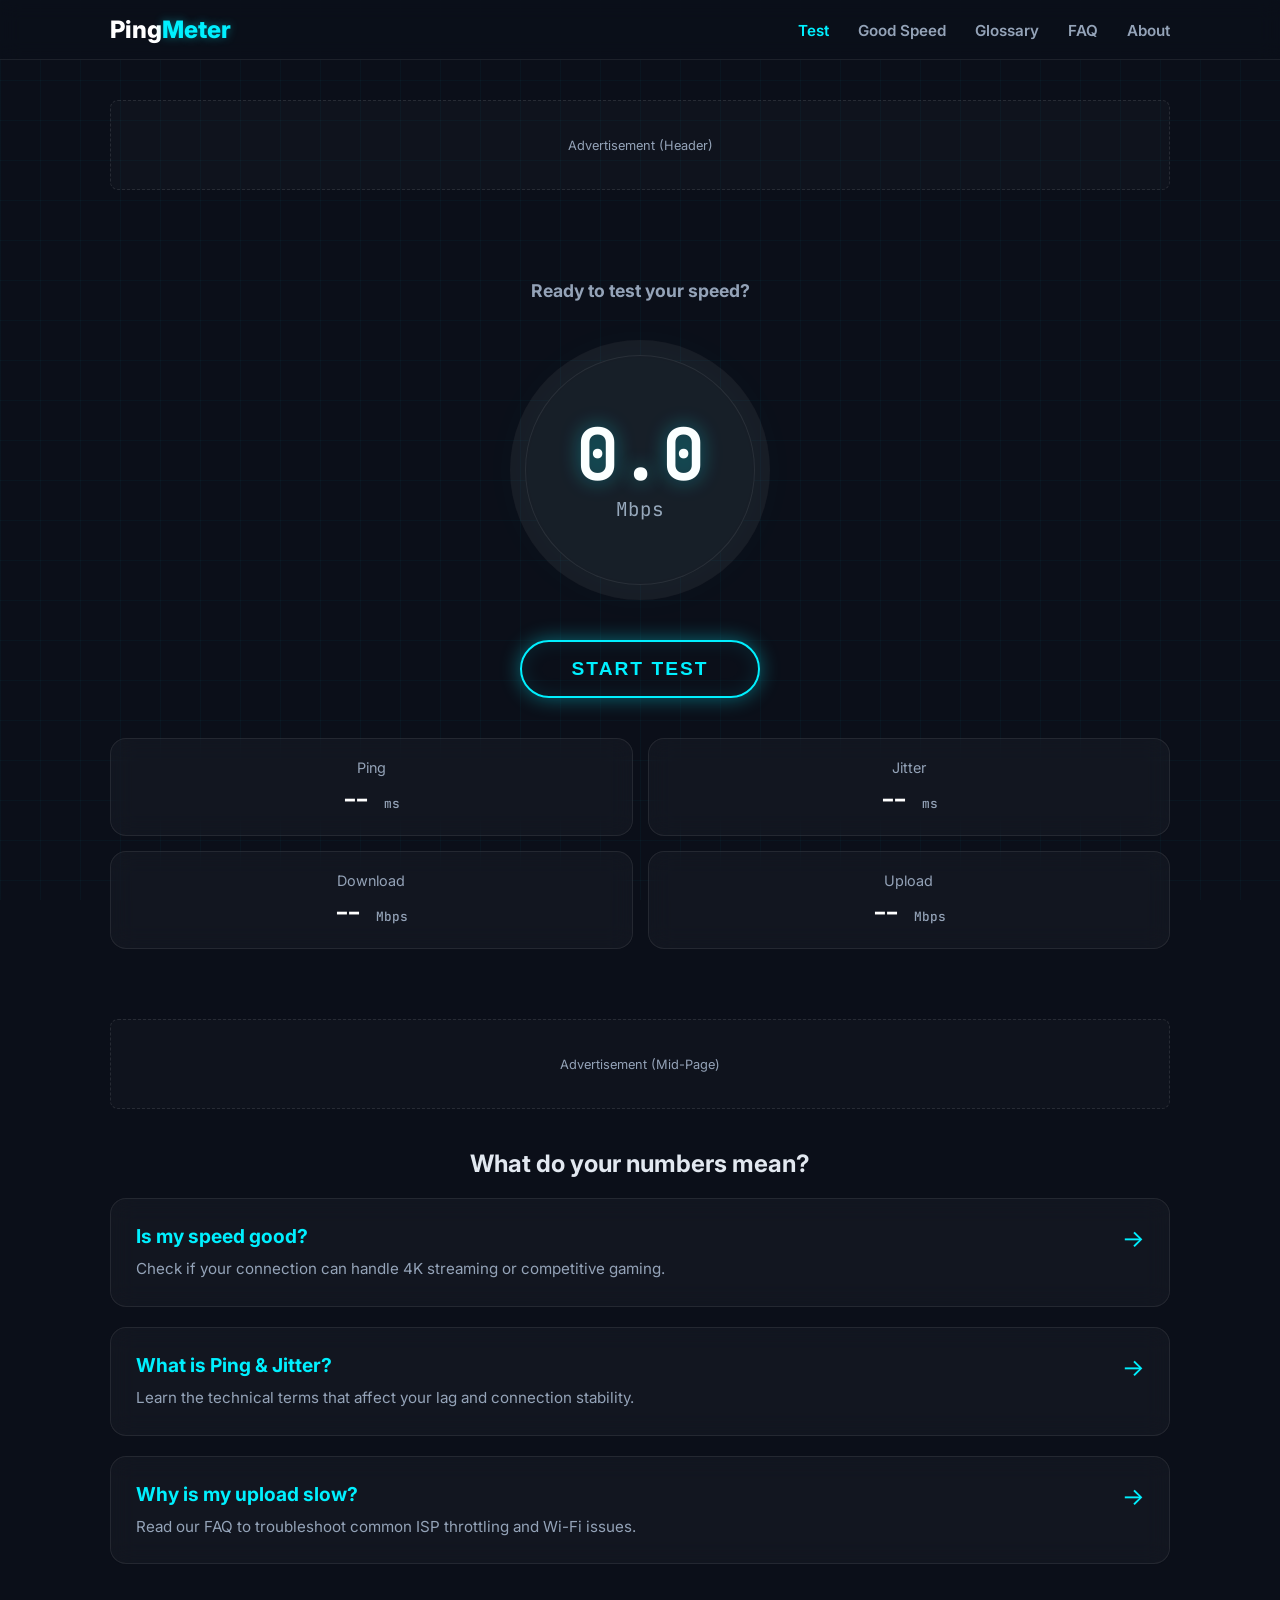
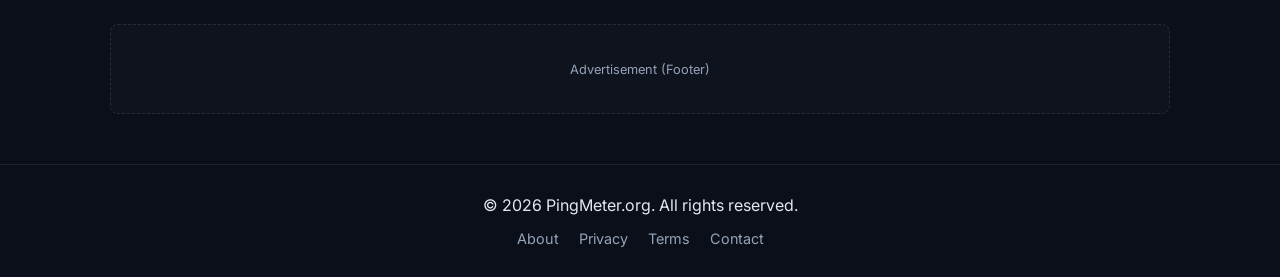
==== index.html @ aba490d4 "PingMeter v1" ====
<!DOCTYPE html>
<html lang="en">
<head>
    <meta charset="UTF-8">
    <meta name="viewport" content="width=device-width, initial-scale=1.0, maximum-scale=1.0, user-scalable=no">
    <title>PingMeter - Free Internet Speed Test</title>
    <meta name="description" content="Test your internet download, upload, ping, and jitter instantly. Free, no-signup speed test by PingMeter.">
    
    <!-- Google Fonts for Tech Vibe -->
    <link rel="preconnect" href="https://fonts.googleapis.com">
    <link rel="preconnect" href="https://fonts.gstatic.com" crossorigin>
    <link href="https://fonts.googleapis.com/css2?family=Inter:wght@400;600;800&family=JetBrains+Mono:wght@500;700&display=swap" rel="stylesheet">
    
    <!-- Link CSS -->
    <link rel="stylesheet" href="css/style.css">
</head>
<body>

    <!-- Tech Grid Background Effect -->
    <div class="grid-bg"></div>

    <!-- HEADER -->
    <header class="glass-header">
        <div class="container header-inner">
            <a href="index.html" class="logo">Ping<span>Meter</span></a>
            <nav id="main-nav">
                <a href="index.html" class="active">Test</a>
                <a href="good-speed.html">Good Speed</a>
                <a href="glossary.html">Glossary</a>
                <a href="faq.html">FAQ</a>
                <a href="about.html">About</a>
            </nav>
            <button class="menu-toggle" onclick="document.getElementById('main-nav').classList.toggle('open')">
                <span></span><span></span><span></span>
            </button>
        </div>
    </header>

    <main class="container">
        
        <!-- AD SLOT 1 -->
        <div class="ad-slot">Advertisement (Header)</div>

        <!-- HERO / TEST SECTION -->
        <section class="test-area">
            <h1 class="status-text" id="status-text">Ready to test your speed?</h1>
            
            <!-- The Gauge -->
            <div class="gauge-container">
                <div class="gauge-ring" id="gauge-ring"></div>
                <div class="gauge-inner">
                    <span class="speed-number" id="speed-number">0.0</span>
                    <span class="speed-unit">Mbps</span>
                </div>
            </div>

            <!-- START BUTTON -->
            <button class="btn-start" id="btn-start">START TEST</button>

            <!-- Secondary Metrics -->
            <div class="metrics-grid">
                <div class="metric-card glass">
                    <span class="metric-label">Ping</span>
                    <span class="metric-value" id="ping-val">-- <small>ms</small></span>
                </div>
                <div class="metric-card glass">
                    <span class="metric-label">Jitter</span>
                    <span class="metric-value" id="jitter-val">-- <small>ms</small></span>
                </div>
                <div class="metric-card glass">
                    <span class="metric-label">Download</span>
                    <span class="metric-value" id="dl-val">-- <small>Mbps</small></span>
                </div>
                <div class="metric-card glass">
                    <span class="metric-label">Upload</span>
                    <span class="metric-value" id="ul-val">-- <small>Mbps</small></span>
                </div>
            </div>
        </section>

        <!-- AD SLOT 2 -->
        <div class="ad-slot">Advertisement (Mid-Page)</div>

        <!-- PIVOT CARDS (Crucial for AdSense pageviews) -->
        <section class="pivot-section">
            <h2 class="section-title">What do your numbers mean?</h2>
            <div class="pivot-grid">
                <a href="good-speed.html" class="pivot-card glass">
                    <h3>Is my speed good?</h3>
                    <p>Check if your connection can handle 4K streaming or competitive gaming.</p>
                    <span class="arrow">→</span>
                </a>
                <a href="glossary.html" class="pivot-card glass">
                    <h3>What is Ping & Jitter?</h3>
                    <p>Learn the technical terms that affect your lag and connection stability.</p>
                    <span class="arrow">→</span>
                </a>
                <a href="faq.html" class="pivot-card glass">
                    <h3>Why is my upload slow?</h3>
                    <p>Read our FAQ to troubleshoot common ISP throttling and Wi-Fi issues.</p>
                    <span class="arrow">→</span>
                </a>
            </div>
        </section>

        <!-- AD SLOT 3 -->
        <div class="ad-slot">Advertisement (Footer)</div>
    </main>

    <!-- FOOTER -->
    <footer class="glass-footer">
        <div class="container footer-inner">
            <p>&copy; 2026 PingMeter.org. All rights reserved.</p>
            <div class="footer-links">
                <a href="about.html">About</a>
                <a href="privacy-policy.html">Privacy</a>
                <a href="terms.html">Terms</a>
                <a href="contact.html">Contact</a>
            </div>
        </div>
    </footer>

    <!-- Link JS -->
    <script src="js/ping.js"></script>
    <script src="js/download.js"></script>
    <script src="js/upload.js"></script>
    <script src="js/app.js"></script>
</body>
</html>
---- css/style.css ----
/* --- VARIABLES & RESET --- */
:root {
    --bg-dark: #0B0F19;
    --bg-card: rgba(255, 255, 255, 0.03);
    --border-glass: rgba(255, 255, 255, 0.08);
    --accent: #00F0FF; /* Neon Cyan */
    --accent-glow: rgba(0, 240, 255, 0.4);
    --text-main: #E2E8F0;
    --text-muted: #94A3B8;
    --font-main: 'Inter', system-ui, sans-serif;
    --font-mono: 'JetBrains Mono', monospace;
}

* { margin: 0; padding: 0; box-sizing: border-box; }

body {
    background-color: var(--bg-dark);
    color: var(--text-main);
    font-family: var(--font-main);
    min-height: 100vh;
    overflow-x: hidden;
    position: relative;
}

/* --- TECH GRID BACKGROUND --- */
.grid-bg {
    position: fixed;
    top: 0; left: 0; width: 100%; height: 100%;
    background-image: 
        linear-gradient(rgba(0, 240, 255, 0.03) 1px, transparent 1px),
        linear-gradient(90deg, rgba(0, 240, 255, 0.03) 1px, transparent 1px);
    background-size: 40px 40px;
    z-index: -1;
    pointer-events: none;
}

.container { max-width: 1100px; margin: 0 auto; padding: 0 20px; }

/* --- GLASSMORPHISM UTILITY --- */
.glass {
    background: var(--bg-card);
    backdrop-filter: blur(12px);
    -webkit-backdrop-filter: blur(12px);
    border: 1px solid var(--border-glass);
    border-radius: 16px;
}

/* --- HEADER --- */
.glass-header {
    background: rgba(11, 15, 25, 0.8);
    backdrop-filter: blur(10px);
    border-bottom: 1px solid var(--border-glass);
    position: sticky; top: 0; z-index: 100;
}
.header-inner { display: flex; justify-content: space-between; align-items: center; padding: 15px 20px; }
.logo { font-weight: 800; font-size: 1.5rem; text-decoration: none; color: #fff; }
.logo span { color: var(--accent); text-shadow: 0 0 10px var(--accent-glow); }

nav a {
    color: var(--text-muted); text-decoration: none; margin-left: 25px;
    font-weight: 600; transition: 0.3s; font-size: 0.95rem;
}
nav a:hover, nav a.active { color: var(--accent); }

.menu-toggle { display: none; background: none; border: none; cursor: pointer; }
.menu-toggle span { display: block; width: 25px; height: 2px; background: #fff; margin: 5px 0; transition: 0.3s; }

/* --- HERO & TEST AREA --- */
.test-area { text-align: center; padding: 50px 0 30px; }
.status-text { color: var(--text-muted); font-size: 1.1rem; margin-bottom: 30px; min-height: 30px; }

.gauge-container {
    width: 260px; height: 260px; margin: 0 auto 40px;
    position: relative; display: flex; align-items: center; justify-content: center;
}
.gauge-ring {
    position: absolute; inset: 0; border-radius: 50%;
    background: conic-gradient(var(--accent) 0%, var(--accent) var(--progress, 0%), rgba(255,255,255,0.05) var(--progress, 0%));
    transition: --progress 0.1s linear;
    filter: drop-shadow(0 0 15px var(--accent-glow));
}
.gauge-inner {
    width: 230px; height: 230px; background: var(--bg-dark); border-radius: 50%;
    display: flex; flex-direction: column; align-items: center; justify-content: center;
    border: 1px solid var(--border-glass);
}
.speed-number {
    font-family: var(--font-mono); font-size: 4.5rem; font-weight: 700; line-height: 1;
    color: #fff; text-shadow: 0 0 20px var(--accent-glow);
}
.speed-unit { color: var(--text-muted); font-family: var(--font-mono); margin-top: 5px; font-size: 1.2rem; }

.btn-start {
    background: transparent; color: var(--accent); font-weight: 800; font-size: 1.2rem;
    padding: 16px 50px; border: 2px solid var(--accent); border-radius: 50px;
    cursor: pointer; text-transform: uppercase; letter-spacing: 2px;
    box-shadow: 0 0 20px var(--accent-glow), inset 0 0 20px rgba(0,240,255,0.1);
    transition: 0.3s;
}
.btn-start:hover { background: rgba(0, 240, 255, 0.1); transform: scale(1.05); }
.btn-start:disabled { opacity: 0.5; cursor: not-allowed; transform: none; }

/* --- METRICS GRID --- */
.metrics-grid { display: grid; grid-template-columns: repeat(2, 1fr); gap: 15px; margin-top: 40px; }
.metric-card { padding: 20px; text-align: center; }
.metric-label { display: block; color: var(--text-muted); font-size: 0.9rem; margin-bottom: 8px; }
.metric-value { font-family: var(--font-mono); font-size: 1.5rem; font-weight: 700; color: #fff; }
.metric-value small { font-size: 0.8rem; color: var(--text-muted); font-weight: 500; }

/* --- AD SLOTS --- */
.ad-slot {
    background: rgba(255,255,255,0.02); border: 1px dashed rgba(255,255,255,0.1);
    height: 90px; display: flex; align-items: center; justify-content: center;
    color: var(--text-muted); font-size: 0.8rem; margin: 40px 0; border-radius: 8px;
}

/* --- PIVOT CARDS --- */
.pivot-section { margin-bottom: 60px; }
.section-title { font-size: 1.5rem; margin-bottom: 20px; text-align: center; }
.pivot-grid { display: grid; grid-template-columns: 1fr; gap: 20px; }
.pivot-card {
    padding: 25px; display: block; text-decoration: none; color: inherit;
    position: relative; transition: 0.3s;
}
.pivot-card:hover { transform: translateY(-5px); border-color: var(--accent); }
.pivot-card h3 { color: var(--accent); margin-bottom: 10px; font-size: 1.2rem; }
.pivot-card p { color: var(--text-muted); font-size: 0.95rem; line-height: 1.5; }
.arrow { position: absolute; top: 25px; right: 25px; font-size: 1.5rem; color: var(--accent); }

/* --- FOOTER --- */
.glass-footer { border-top: 1px solid var(--border-glass); padding: 30px 0; margin-top: 50px; text-align: center; }
.footer-links { margin-top: 15px; display: flex; justify-content: center; gap: 20px; flex-wrap: wrap; }
.footer-links a { color: var(--text-muted); text-decoration: none; font-size: 0.9rem; }
.footer-links a:hover { color: var(--accent); }

/* --- MOBILE RESPONSIVE --- */
@media (max-width: 768px) {
    .menu-toggle { display: block; }
    nav {
        position: absolute; top: 100%; left: 0; width: 100%;
        background: rgba(11, 15, 25, 0.95); backdrop-filter: blur(10px);
        flex-direction: column; padding: 20px; display: none;
        border-bottom: 1px solid var(--border-glass);
    }
    nav.open { display: flex; }
    nav a { margin: 15px 0; font-size: 1.1rem; }
    
    .metrics-grid { grid-template-columns: repeat(2, 1fr); gap: 10px; }
    .speed-number { font-size: 3.5rem; }
    .gauge-container { width: 220px; height: 220px; }
    .gauge-inner { width: 190px; height: 190px; }
}

/* CSS Variable transition hack for conic-gradient */
@property --progress {
    syntax: '<percentage>';
    inherits: false;
    initial-value: 0%;
}
.gauge-ring {
    transition: --progress 0.2s linear;
}

/* --- CONTENT PAGES --- */
.content-page { padding-top: 40px; }

.article-card {
    padding: 40px;
    margin-bottom: 30px;
}
.article-card h1 {
    font-size: 2rem;
    margin-bottom: 15px;
    color: #fff;
}
.article-intro {
    color: var(--text-muted);
    font-size: 1.1rem;
    margin-bottom: 30px;
    line-height: 1.6;
}
.article-card h2 {
    color: var(--accent);
    font-size: 1.3rem;
    margin-top: 30px;
    margin-bottom: 12px;
}
.article-card p {
    color: var(--text-muted);
    line-height: 1.8;
    margin-bottom: 15px;
}
.article-card strong { color: var(--text-main); }

/* Table */
.table-wrapper { overflow-x: auto; margin: 20px 0; }
.speed-table {
    width: 100%;
    border-collapse: collapse;
    font-size: 0.9rem;
}
.speed-table th, .speed-table td {
    padding: 12px 15px;
    text-align: left;
    border-bottom: 1px solid var(--border-glass);
}
.speed-table th {
    color: var(--accent);
    font-weight: 600;
    white-space: nowrap;
}
.speed-table td { color: var(--text-muted); }
.speed-table tr:hover td { color: var(--text-main); }

/* Glossary Items */
.glossary-item {
    padding: 20px 0;
    border-bottom: 1px solid var(--border-glass);
}
.glossary-item:last-child { border-bottom: none; }
.glossary-item h2 { margin-top: 0; }

/* FAQ Items */
.faq-item {
    padding: 20px 0;
    border-bottom: 1px solid var(--border-glass);
}
.faq-item:last-child { border-bottom: none; }
.faq-item h2 { margin-top: 0; font-size: 1.1rem; }

/* Content Lists */
.content-list {
    list-style: none;
    padding: 0;
    margin: 15px 0;
}
.content-list li {
    color: var(--text-muted);
    padding: 8px 0;
    padding-left: 20px;
    position: relative;
}
.content-list li::before {
    content: "→";
    position: absolute;
    left: 0;
    color: var(--accent);
}

/* CTA Box */
.cta-box {
    margin-top: 40px;
    padding: 30px;
    text-align: center;
    background: rgba(0, 240, 255, 0.03);
    border: 1px solid rgba(0, 240, 255, 0.1);
    border-radius: 16px;
}
.cta-box h3 { color: #fff; margin-bottom: 10px; }
.cta-box p { color: var(--text-muted); margin-bottom: 20px; }
.btn-small {
    display: inline-block;
    padding: 12px 30px;
    font-size: 0.9rem;
    text-decoration: none;
}

/* Mobile adjustments for content */
@media (max-width: 768px) {
    .article-card { padding: 25px 20px; }
    .article-card h1 { font-size: 1.5rem; }
    .speed-table { font-size: 0.8rem; }
    .speed-table th, .speed-table td { padding: 8px 10px; }
}

/* --- CONTACT PAGE --- */
.contact-box {
    padding: 30px;
    margin: 20px 0;
}
.contact-item {
    display: flex;
    align-items: flex-start;
    gap: 15px;
    padding: 15px 0;
    border-bottom: 1px solid var(--border-glass);
}
.contact-item:last-child { border-bottom: none; }
.contact-icon { font-size: 1.5rem; }
.contact-item strong { color: #fff; display: block; margin-bottom: 5px; }
.contact-item p { color: var(--text-muted); font-size: 0.9rem; margin: 0; }
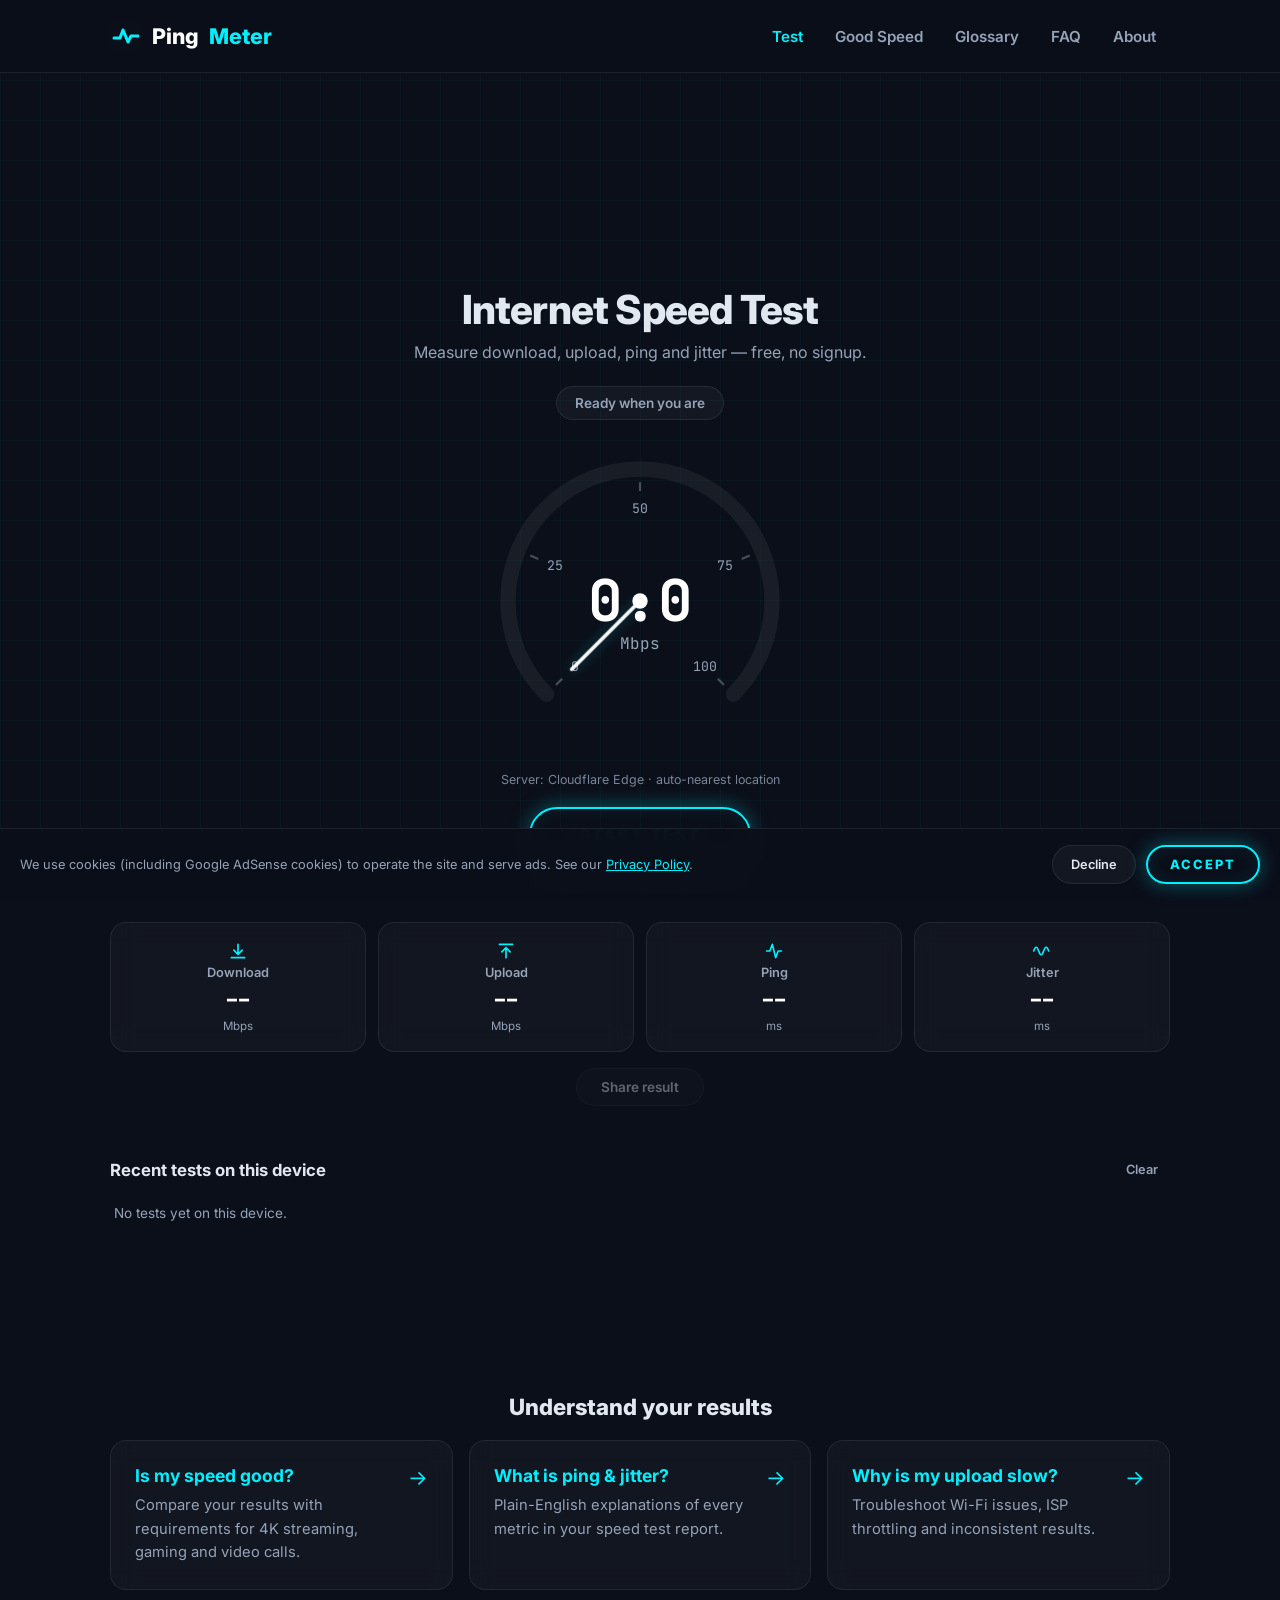
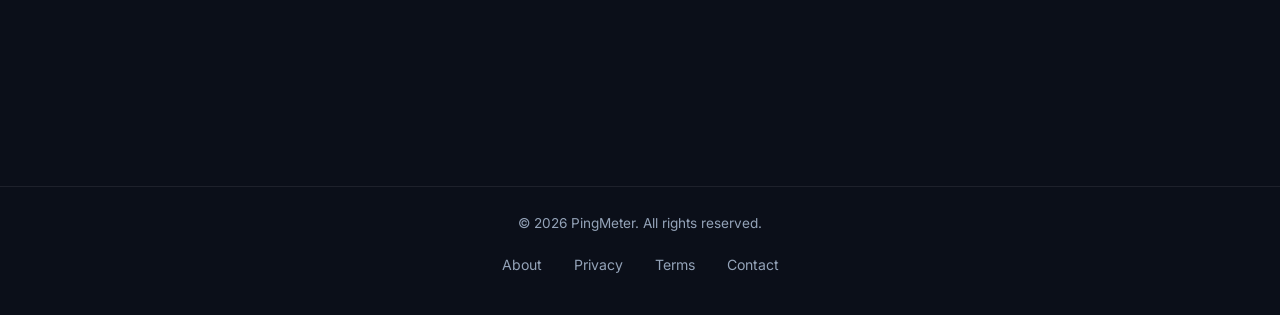
==== commit 733c30a0: "v3: cloudflare edge endpoints + professional UI" ====
--- a/index.html
+++ b/index.html
@@ -2,125 +2,165 @@
 <html lang="en">
 <head>
     <meta charset="UTF-8">
-    <meta name="viewport" content="width=device-width, initial-scale=1.0, maximum-scale=1.0, user-scalable=no">
-    <title>PingMeter - Free Internet Speed Test</title>
-    <meta name="description" content="Test your internet download, upload, ping, and jitter instantly. Free, no-signup speed test by PingMeter.">
-    
-    <!-- Google Fonts for Tech Vibe -->
+    <meta name="viewport" content="width=device-width, initial-scale=1.0">
+    <title>Internet Speed Test - Free Download, Upload & Ping Test | PingMeter</title>
+    <meta name="description" content="Test your internet speed in 15 seconds. Measure download, upload, ping and jitter for free. No signup, no app. Powered by Cloudflare's global edge network.">
+    <link rel="canonical" href="https://pingmeter.pages.dev/">
+    <meta property="og:type" content="website">
+    <meta property="og:title" content="PingMeter - Free Internet Speed Test">
+    <meta property="og:description" content="Measure download, upload, ping and jitter in seconds. No signup required.">
+    <meta property="og:url" content="https://pingmeter.pages.dev/">
+    <meta name="twitter:card" content="summary">
+    <link rel="icon" type="image/svg+xml" href="favicon.svg">
     <link rel="preconnect" href="https://fonts.googleapis.com">
     <link rel="preconnect" href="https://fonts.gstatic.com" crossorigin>
     <link href="https://fonts.googleapis.com/css2?family=Inter:wght@400;600;800&family=JetBrains+Mono:wght@500;700&display=swap" rel="stylesheet">
-    
-    <!-- Link CSS -->
     <link rel="stylesheet" href="css/style.css">
 </head>
 <body>
-
-    <!-- Tech Grid Background Effect -->
     <div class="grid-bg"></div>
 
-    <!-- HEADER -->
     <header class="glass-header">
         <div class="container header-inner">
-            <a href="index.html" class="logo">Ping<span>Meter</span></a>
-            <nav id="main-nav">
-                <a href="index.html" class="active">Test</a>
-                <a href="good-speed.html">Good Speed</a>
-                <a href="glossary.html">Glossary</a>
-                <a href="faq.html">FAQ</a>
-                <a href="about.html">About</a>
+            <a href="./" class="logo" aria-label="PingMeter home">
+                <svg class="logo-mark" viewBox="0 0 64 64" aria-hidden="true"><rect width="64" height="64" rx="14" fill="#0B0F19"/><path d="M8 36h12l6-16 10 24 6-12h14" fill="none" stroke="#00F0FF" stroke-width="6" stroke-linecap="round" stroke-linejoin="round"/></svg>
+                Ping<span>Meter</span>
+            </a>
+            <nav id="main-nav" aria-label="Main navigation">
+                <a href="./" class="active">Test</a>
+                <a href="good-speed">Good Speed</a>
+                <a href="glossary">Glossary</a>
+                <a href="faq">FAQ</a>
+                <a href="about">About</a>
             </nav>
-            <button class="menu-toggle" onclick="document.getElementById('main-nav').classList.toggle('open')">
+            <button class="menu-toggle" aria-label="Toggle menu" onclick="document.getElementById('main-nav').classList.toggle('open')">
                 <span></span><span></span><span></span>
             </button>
         </div>
     </header>
 
     <main class="container">
-        
-        <!-- AD SLOT 1 -->
-        <div class="ad-slot">Advertisement (Header)</div>
+        <div class="ad-slot" aria-hidden="true"></div>
 
-        <!-- HERO / TEST SECTION -->
         <section class="test-area">
-            <h1 class="status-text" id="status-text">Ready to test your speed?</h1>
-            
-            <!-- The Gauge -->
-            <div class="gauge-container">
-                <div class="gauge-ring" id="gauge-ring"></div>
-                <div class="gauge-inner">
+            <h1>Internet Speed Test</h1>
+            <p class="subtitle">Measure download, upload, ping and jitter — free, no signup.</p>
+
+            <p class="status-pill" id="status-text" role="status" aria-live="polite">Ready when you are</p>
+
+            <div class="gauge-wrap">
+                <svg viewBox="0 0 300 300" class="gauge-svg" role="img" aria-label="Speed gauge">
+                    <defs>
+                        <linearGradient id="gaugeGrad" x1="0" y1="0" x2="1" y2="1">
+                            <stop offset="0%" stop-color="#00F0FF"/>
+                            <stop offset="100%" stop-color="#3B82F6"/>
+                        </linearGradient>
+                    </defs>
+                    <path class="gauge-track" d="M 65.147 234.853 A 120 120 0 1 1 234.853 234.853"/>
+                    <path class="gauge-fill" id="gauge-fill" d="M 65.147 234.853 A 120 120 0 1 1 234.853 234.853"/>
+                    <g id="gauge-ticks"></g>
+                    <g id="gauge-needle" transform="rotate(135 150 150)">
+                        <line x1="150" y1="150" x2="238" y2="150"/>
+                    </g>
+                    <circle cx="150" cy="150" r="7" class="gauge-hub"/>
+                </svg>
+                <div class="gauge-center">
                     <span class="speed-number" id="speed-number">0.0</span>
                     <span class="speed-unit">Mbps</span>
                 </div>
             </div>
 
-            <!-- START BUTTON -->
+            <p class="server-line">Server: Cloudflare Edge · auto-nearest location</p>
+
             <button class="btn-start" id="btn-start">START TEST</button>
+            <p class="data-note">Uses approx. 10–40 MB of data per test</p>
 
-            <!-- Secondary Metrics -->
             <div class="metrics-grid">
                 <div class="metric-card glass">
-                    <span class="metric-label">Ping</span>
-                    <span class="metric-value" id="ping-val">-- <small>ms</small></span>
+                    <svg class="m-icon" viewBox="0 0 24 24" aria-hidden="true"><path d="M12 4v12m0 0l-5-5m5 5l5-5M4 20h16" fill="none" stroke="currentColor" stroke-width="2" stroke-linecap="round" stroke-linejoin="round"/></svg>
+                    <span class="metric-label">Download</span>
+                    <span class="metric-value" id="dl-val">--</span>
+                    <small class="m-unit">Mbps</small>
                 </div>
                 <div class="metric-card glass">
-                    <span class="metric-label">Jitter</span>
-                    <span class="metric-value" id="jitter-val">-- <small>ms</small></span>
+                    <svg class="m-icon" viewBox="0 0 24 24" aria-hidden="true"><path d="M12 20V8m0 0l-5 5m5-5l5 5M4 4h16" fill="none" stroke="currentColor" stroke-width="2" stroke-linecap="round" stroke-linejoin="round"/></svg>
+                    <span class="metric-label">Upload</span>
+                    <span class="metric-value" id="ul-val">--</span>
+                    <small class="m-unit">Mbps</small>
                 </div>
                 <div class="metric-card glass">
-                    <span class="metric-label">Download</span>
-                    <span class="metric-value" id="dl-val">-- <small>Mbps</small></span>
+                    <svg class="m-icon" viewBox="0 0 24 24" aria-hidden="true"><path d="M3 12h4l3-8 4 16 3-8h4" fill="none" stroke="currentColor" stroke-width="2" stroke-linecap="round" stroke-linejoin="round"/></svg>
+                    <span class="metric-label">Ping</span>
+                    <span class="metric-value" id="ping-val">--</span>
+                    <small class="m-unit">ms</small>
                 </div>
                 <div class="metric-card glass">
-                    <span class="metric-label">Upload</span>
-                    <span class="metric-value" id="ul-val">-- <small>Mbps</small></span>
+                    <svg class="m-icon" viewBox="0 0 24 24" aria-hidden="true"><path d="M2 12c2-6 4-6 6 0s4 6 6 0 4-6 6 0" fill="none" stroke="currentColor" stroke-width="2" stroke-linecap="round"/></svg>
+                    <span class="metric-label">Jitter</span>
+                    <span class="metric-value" id="jitter-val">--</span>
+                    <small class="m-unit">ms</small>
                 </div>
+            </div>
+
+            <div class="actions-row">
+                <button class="btn-secondary" id="btn-share" disabled>Share result</button>
             </div>
         </section>
 
-        <!-- AD SLOT 2 -->
-        <div class="ad-slot">Advertisement (Mid-Page)</div>
+        <section class="history-section">
+            <div class="history-head">
+                <h2>Recent tests on this device</h2>
+                <button class="btn-ghost" id="btn-clear-history">Clear</button>
+            </div>
+            <div id="history-list" class="history-list"></div>
+        </section>
 
-        <!-- PIVOT CARDS (Crucial for AdSense pageviews) -->
+        <div class="ad-slot" aria-hidden="true"></div>
+
         <section class="pivot-section">
-            <h2 class="section-title">What do your numbers mean?</h2>
+            <h2 class="section-title">Understand your results</h2>
             <div class="pivot-grid">
-                <a href="good-speed.html" class="pivot-card glass">
+                <a href="good-speed" class="pivot-card glass">
                     <h3>Is my speed good?</h3>
-                    <p>Check if your connection can handle 4K streaming or competitive gaming.</p>
-                    <span class="arrow">→</span>
+                    <p>Compare your results with requirements for 4K streaming, gaming and video calls.</p>
+                    <span class="arrow" aria-hidden="true">→</span>
                 </a>
-                <a href="glossary.html" class="pivot-card glass">
-                    <h3>What is Ping & Jitter?</h3>
-                    <p>Learn the technical terms that affect your lag and connection stability.</p>
-                    <span class="arrow">→</span>
+                <a href="glossary" class="pivot-card glass">
+                    <h3>What is ping &amp; jitter?</h3>
+                    <p>Plain-English explanations of every metric in your speed test report.</p>
+                    <span class="arrow" aria-hidden="true">→</span>
                 </a>
-                <a href="faq.html" class="pivot-card glass">
+                <a href="faq" class="pivot-card glass">
                     <h3>Why is my upload slow?</h3>
-                    <p>Read our FAQ to troubleshoot common ISP throttling and Wi-Fi issues.</p>
-                    <span class="arrow">→</span>
+                    <p>Troubleshoot Wi-Fi issues, ISP throttling and inconsistent results.</p>
+                    <span class="arrow" aria-hidden="true">→</span>
                 </a>
             </div>
         </section>
 
-        <!-- AD SLOT 3 -->
-        <div class="ad-slot">Advertisement (Footer)</div>
+        <div class="ad-slot" aria-hidden="true"></div>
     </main>
 
-    <!-- FOOTER -->
     <footer class="glass-footer">
         <div class="container footer-inner">
-            <p>&copy; 2026 PingMeter.org. All rights reserved.</p>
+            <p>&copy; 2026 PingMeter. All rights reserved.</p>
             <div class="footer-links">
-                <a href="about.html">About</a>
-                <a href="privacy-policy.html">Privacy</a>
-                <a href="terms.html">Terms</a>
-                <a href="contact.html">Contact</a>
+                <a href="about">About</a>
+                <a href="privacy-policy">Privacy</a>
+                <a href="terms">Terms</a>
+                <a href="contact">Contact</a>
             </div>
         </div>
     </footer>
 
-    <!-- Link JS -->
+    <div class="consent-bar" id="consent-bar" role="dialog" aria-label="Cookie consent">
+        <p>We use cookies (including Google AdSense cookies) to operate the site and serve ads. See our <a href="privacy-policy">Privacy Policy</a>.</p>
+        <div class="consent-actions">
+            <button class="btn-secondary" id="consent-decline">Decline</button>
+            <button class="btn-start btn-small" id="consent-accept">Accept</button>
+        </div>
+    </div>
+
     <script src="js/ping.js"></script>
     <script src="js/download.js"></script>
     <script src="js/upload.js"></script>
--- a/css/style.css
+++ b/css/style.css
@@ -1,17 +1,22 @@
-/* --- VARIABLES & RESET --- */
 :root {
     --bg-dark: #0B0F19;
     --bg-card: rgba(255, 255, 255, 0.03);
     --border-glass: rgba(255, 255, 255, 0.08);
-    --accent: #00F0FF; /* Neon Cyan */
-    --accent-glow: rgba(0, 240, 255, 0.4);
+    --accent: #00F0FF;
+    --accent-2: #3B82F6;
+    --accent-glow: rgba(0, 240, 255, 0.35);
     --text-main: #E2E8F0;
     --text-muted: #94A3B8;
+    --danger: #EF4444;
+    --success: #22C55E;
     --font-main: 'Inter', system-ui, sans-serif;
     --font-mono: 'JetBrains Mono', monospace;
+    --radius: 16px;
 }
 
 * { margin: 0; padding: 0; box-sizing: border-box; }
+
+html { scroll-behavior: smooth; }
 
 body {
     background-color: var(--bg-dark);
@@ -19,14 +24,11 @@
     font-family: var(--font-main);
     min-height: 100vh;
     overflow-x: hidden;
-    position: relative;
-}
-
-/* --- TECH GRID BACKGROUND --- */
+}
+
 .grid-bg {
-    position: fixed;
-    top: 0; left: 0; width: 100%; height: 100%;
-    background-image: 
+    position: fixed; inset: 0;
+    background-image:
         linear-gradient(rgba(0, 240, 255, 0.03) 1px, transparent 1px),
         linear-gradient(90deg, rgba(0, 240, 255, 0.03) 1px, transparent 1px);
     background-size: 40px 40px;
@@ -36,256 +38,248 @@
 
 .container { max-width: 1100px; margin: 0 auto; padding: 0 20px; }
 
-/* --- GLASSMORPHISM UTILITY --- */
 .glass {
     background: var(--bg-card);
     backdrop-filter: blur(12px);
     -webkit-backdrop-filter: blur(12px);
     border: 1px solid var(--border-glass);
-    border-radius: 16px;
-}
-
-/* --- HEADER --- */
+    border-radius: var(--radius);
+}
+
+a, button { font-family: inherit; }
+:focus-visible { outline: 2px solid var(--accent); outline-offset: 3px; border-radius: 4px; }
+
+/* ---------- HEADER ---------- */
 .glass-header {
-    background: rgba(11, 15, 25, 0.8);
+    background: rgba(11, 15, 25, 0.85);
     backdrop-filter: blur(10px);
     border-bottom: 1px solid var(--border-glass);
     position: sticky; top: 0; z-index: 100;
 }
-.header-inner { display: flex; justify-content: space-between; align-items: center; padding: 15px 20px; }
-.logo { font-weight: 800; font-size: 1.5rem; text-decoration: none; color: #fff; }
-.logo span { color: var(--accent); text-shadow: 0 0 10px var(--accent-glow); }
-
+.header-inner { display: flex; justify-content: space-between; align-items: center; padding: 12px 20px; }
+.logo {
+    display: flex; align-items: center; gap: 10px;
+    font-weight: 800; font-size: 1.35rem; text-decoration: none; color: #fff;
+}
+.logo-mark { width: 32px; height: 32px; border-radius: 8px; }
+.logo span { color: var(--accent); }
+
+nav { display: flex; gap: 4px; }
 nav a {
-    color: var(--text-muted); text-decoration: none; margin-left: 25px;
-    font-weight: 600; transition: 0.3s; font-size: 0.95rem;
-}
-nav a:hover, nav a.active { color: var(--accent); }
-
-.menu-toggle { display: none; background: none; border: none; cursor: pointer; }
-.menu-toggle span { display: block; width: 25px; height: 2px; background: #fff; margin: 5px 0; transition: 0.3s; }
-
-/* --- HERO & TEST AREA --- */
-.test-area { text-align: center; padding: 50px 0 30px; }
-.status-text { color: var(--text-muted); font-size: 1.1rem; margin-bottom: 30px; min-height: 30px; }
-
-.gauge-container {
-    width: 260px; height: 260px; margin: 0 auto 40px;
-    position: relative; display: flex; align-items: center; justify-content: center;
-}
-.gauge-ring {
-    position: absolute; inset: 0; border-radius: 50%;
-    background: conic-gradient(var(--accent) 0%, var(--accent) var(--progress, 0%), rgba(255,255,255,0.05) var(--progress, 0%));
-    transition: --progress 0.1s linear;
-    filter: drop-shadow(0 0 15px var(--accent-glow));
-}
-.gauge-inner {
-    width: 230px; height: 230px; background: var(--bg-dark); border-radius: 50%;
+    color: var(--text-muted); text-decoration: none;
+    font-weight: 600; font-size: 0.95rem;
+    padding: 12px 14px; min-height: 48px;
+    display: inline-flex; align-items: center;
+    border-radius: 10px; transition: color .2s, background .2s;
+}
+nav a:hover { color: var(--text-main); background: rgba(255,255,255,0.04); }
+nav a.active { color: var(--accent); }
+
+.menu-toggle { display: none; background: none; border: none; cursor: pointer; padding: 12px; min-height: 48px; }
+.menu-toggle span { display: block; width: 22px; height: 2px; background: #fff; margin: 5px 0; border-radius: 2px; }
+
+/* ---------- TEST AREA ---------- */
+.test-area { text-align: center; padding: 48px 0 8px; }
+.test-area h1 { font-size: 2rem; font-weight: 800; letter-spacing: -0.02em; }
+.subtitle { color: var(--text-muted); margin-top: 8px; font-size: 1rem; }
+
+.status-pill {
+    display: inline-block; margin: 24px auto 8px;
+    padding: 8px 18px; border-radius: 999px;
+    background: rgba(255,255,255,0.04);
+    border: 1px solid var(--border-glass);
+    color: var(--text-muted); font-size: 0.85rem; font-weight: 600;
+    min-height: 34px;
+}
+.status-pill.ok { color: var(--success); border-color: rgba(34,197,94,0.35); }
+.status-pill.error { color: var(--danger); border-color: rgba(239,68,68,0.35); }
+
+/* Gauge */
+.gauge-wrap { position: relative; width: min(330px, 86vw); margin: 8px auto 4px; }
+.gauge-svg { width: 100%; display: block; }
+.gauge-track { fill: none; stroke: rgba(255,255,255,0.06); stroke-width: 14; stroke-linecap: round; }
+.gauge-fill {
+    fill: none; stroke: url(#gaugeGrad); stroke-width: 14; stroke-linecap: round;
+    transition: stroke-dashoffset 0.15s linear;
+    filter: drop-shadow(0 0 8px var(--accent-glow));
+}
+.gauge-tick { stroke: rgba(255,255,255,0.25); stroke-width: 2; }
+.gauge-tick-label { fill: var(--text-muted); font-size: 12px; font-family: var(--font-mono); text-anchor: middle; }
+#gauge-needle line { stroke: #fff; stroke-width: 3; stroke-linecap: round; filter: drop-shadow(0 0 6px var(--accent-glow)); }
+.gauge-hub { fill: #fff; }
+
+.gauge-center {
+    position: absolute; inset: 0;
     display: flex; flex-direction: column; align-items: center; justify-content: center;
-    border: 1px solid var(--border-glass);
+    padding-top: 24px; pointer-events: none;
 }
 .speed-number {
-    font-family: var(--font-mono); font-size: 4.5rem; font-weight: 700; line-height: 1;
-    color: #fff; text-shadow: 0 0 20px var(--accent-glow);
-}
-.speed-unit { color: var(--text-muted); font-family: var(--font-mono); margin-top: 5px; font-size: 1.2rem; }
+    font-family: var(--font-mono); font-size: 3.6rem; font-weight: 700;
+    line-height: 1; color: #fff; font-variant-numeric: tabular-nums;
+}
+.speed-unit { color: var(--text-muted); font-family: var(--font-mono); font-size: 1rem; margin-top: 4px; }
+
+.server-line { color: var(--text-muted); font-size: 0.78rem; margin-top: 6px; opacity: 0.8; }
 
 .btn-start {
-    background: transparent; color: var(--accent); font-weight: 800; font-size: 1.2rem;
-    padding: 16px 50px; border: 2px solid var(--accent); border-radius: 50px;
+    margin-top: 20px;
+    background: transparent; color: var(--accent);
+    font-weight: 800; font-size: 1.05rem;
+    padding: 16px 48px; border: 2px solid var(--accent); border-radius: 999px;
     cursor: pointer; text-transform: uppercase; letter-spacing: 2px;
-    box-shadow: 0 0 20px var(--accent-glow), inset 0 0 20px rgba(0,240,255,0.1);
-    transition: 0.3s;
-}
-.btn-start:hover { background: rgba(0, 240, 255, 0.1); transform: scale(1.05); }
-.btn-start:disabled { opacity: 0.5; cursor: not-allowed; transform: none; }
-
-/* --- METRICS GRID --- */
-.metrics-grid { display: grid; grid-template-columns: repeat(2, 1fr); gap: 15px; margin-top: 40px; }
-.metric-card { padding: 20px; text-align: center; }
-.metric-label { display: block; color: var(--text-muted); font-size: 0.9rem; margin-bottom: 8px; }
-.metric-value { font-family: var(--font-mono); font-size: 1.5rem; font-weight: 700; color: #fff; }
-.metric-value small { font-size: 0.8rem; color: var(--text-muted); font-weight: 500; }
-
-/* --- AD SLOTS --- */
-.ad-slot {
-    background: rgba(255,255,255,0.02); border: 1px dashed rgba(255,255,255,0.1);
-    height: 90px; display: flex; align-items: center; justify-content: center;
-    color: var(--text-muted); font-size: 0.8rem; margin: 40px 0; border-radius: 8px;
-}
-
-/* --- PIVOT CARDS --- */
-.pivot-section { margin-bottom: 60px; }
-.section-title { font-size: 1.5rem; margin-bottom: 20px; text-align: center; }
-.pivot-grid { display: grid; grid-template-columns: 1fr; gap: 20px; }
-.pivot-card {
-    padding: 25px; display: block; text-decoration: none; color: inherit;
-    position: relative; transition: 0.3s;
-}
-.pivot-card:hover { transform: translateY(-5px); border-color: var(--accent); }
-.pivot-card h3 { color: var(--accent); margin-bottom: 10px; font-size: 1.2rem; }
-.pivot-card p { color: var(--text-muted); font-size: 0.95rem; line-height: 1.5; }
-.arrow { position: absolute; top: 25px; right: 25px; font-size: 1.5rem; color: var(--accent); }
-
-/* --- FOOTER --- */
-.glass-footer { border-top: 1px solid var(--border-glass); padding: 30px 0; margin-top: 50px; text-align: center; }
-.footer-links { margin-top: 15px; display: flex; justify-content: center; gap: 20px; flex-wrap: wrap; }
-.footer-links a { color: var(--text-muted); text-decoration: none; font-size: 0.9rem; }
+    box-shadow: 0 0 20px var(--accent-glow), inset 0 0 18px rgba(0,240,255,0.08);
+    transition: transform .15s, background .2s, opacity .2s;
+}
+.btn-start:hover:not(:disabled) { background: rgba(0, 240, 255, 0.08); transform: translateY(-1px); }
+.btn-start:active:not(:disabled) { transform: translateY(1px); }
+.btn-start:disabled { opacity: 0.45; cursor: not-allowed; box-shadow: none; }
+
+.data-note { color: var(--text-muted); font-size: 0.75rem; margin-top: 12px; opacity: 0.75; }
+
+/* Metrics */
+.metrics-grid {
+    display: grid; grid-template-columns: repeat(2, 1fr);
+    gap: 12px; margin-top: 32px;
+}
+.metric-card { padding: 18px 12px; display: flex; flex-direction: column; align-items: center; gap: 4px; }
+.m-icon { width: 20px; height: 20px; color: var(--accent); }
+.metric-label { color: var(--text-muted); font-size: 0.8rem; font-weight: 600; }
+.metric-value { font-family: var(--font-mono); font-size: 1.5rem; font-weight: 700; color: #fff; font-variant-numeric: tabular-nums; }
+.m-unit { color: var(--text-muted); font-size: 0.72rem; }
+
+.actions-row { margin-top: 16px; }
+.btn-secondary {
+    background: rgba(255,255,255,0.04); color: var(--text-main);
+    border: 1px solid var(--border-glass); border-radius: 999px;
+    padding: 10px 24px; font-size: 0.85rem; font-weight: 600; cursor: pointer;
+    transition: background .2s, opacity .2s;
+}
+.btn-secondary:hover:not(:disabled) { background: rgba(255,255,255,0.08); }
+.btn-secondary:disabled { opacity: 0.4; cursor: not-allowed; }
+
+/* ---------- HISTORY ---------- */
+.history-section { margin: 40px 0 8px; }
+.history-head { display: flex; justify-content: space-between; align-items: center; margin-bottom: 12px; }
+.history-head h2 { font-size: 1.05rem; font-weight: 700; }
+.btn-ghost {
+    background: none; border: none; color: var(--text-muted);
+    font-size: 0.8rem; font-weight: 600; cursor: pointer; padding: 8px 12px;
+}
+.btn-ghost:hover { color: var(--danger); }
+.history-list { display: flex; flex-direction: column; gap: 8px; }
+.history-row {
+    display: grid; grid-template-columns: 1fr auto auto auto;
+    gap: 14px; align-items: center;
+    padding: 12px 16px; border-radius: 12px;
+    background: rgba(255,255,255,0.02); border: 1px solid var(--border-glass);
+    font-family: var(--font-mono); font-size: 0.82rem;
+}
+.h-date { color: var(--text-muted); font-family: var(--font-main); font-size: 0.78rem; }
+.h-dl { color: var(--accent); }
+.h-ul { color: var(--accent-2); }
+.h-ping { color: var(--text-muted); }
+.history-empty { color: var(--text-muted); font-size: 0.85rem; padding: 8px 4px; }
+
+/* ---------- AD SLOTS (invisible reserved space) ---------- */
+.ad-slot { height: 100px; min-height: 100px; margin: 32px 0; contain: layout; }
+
+/* ---------- PIVOT / CONTENT SHARED ---------- */
+.pivot-section { margin: 8px 0 48px; }
+.section-title { font-size: 1.4rem; margin-bottom: 20px; text-align: center; font-weight: 800; }
+.pivot-grid { display: grid; grid-template-columns: 1fr; gap: 16px; }
+.pivot-card { padding: 24px; display: block; text-decoration: none; color: inherit; position: relative; transition: transform .2s, border-color .2s; }
+.pivot-card:hover { transform: translateY(-4px); border-color: rgba(0,240,255,0.4); }
+.pivot-card h3 { color: var(--accent); margin-bottom: 8px; font-size: 1.1rem; }
+.pivot-card p { color: var(--text-muted); font-size: 0.92rem; line-height: 1.6; padding-right: 24px; }
+.arrow { position: absolute; top: 24px; right: 24px; font-size: 1.3rem; color: var(--accent); }
+
+/* ---------- CONTENT PAGES ---------- */
+.content-page { padding-top: 40px; }
+.article-card { padding: 40px; margin-bottom: 30px; }
+.article-card h1 { font-size: 2rem; margin-bottom: 15px; color: #fff; letter-spacing: -0.02em; }
+.article-intro { color: var(--text-muted); font-size: 1.05rem; margin-bottom: 30px; line-height: 1.6; }
+.article-card h2 { color: var(--accent); font-size: 1.25rem; margin-top: 30px; margin-bottom: 12px; }
+.article-card p { color: var(--text-muted); line-height: 1.8; margin-bottom: 15px; }
+.article-card strong { color: var(--text-main); }
+
+.table-wrapper { overflow-x: auto; margin: 20px 0; }
+.speed-table { width: 100%; border-collapse: collapse; font-size: 0.9rem; }
+.speed-table th, .speed-table td { padding: 12px 15px; text-align: left; border-bottom: 1px solid var(--border-glass); }
+.speed-table th { color: var(--accent); font-weight: 600; white-space: nowrap; }
+.speed-table td { color: var(--text-muted); }
+
+.glossary-item, .faq-item { padding: 20px 0; border-bottom: 1px solid var(--border-glass); }
+.glossary-item:last-child, .faq-item:last-child { border-bottom: none; }
+.glossary-item h2, .faq-item h2 { margin-top: 0; }
+.faq-item h2 { font-size: 1.05rem; color: var(--text-main); }
+
+.content-list { list-style: none; margin: 15px 0; }
+.content-list li { color: var(--text-muted); padding: 8px 0 8px 22px; position: relative; line-height: 1.6; }
+.content-list li::before { content: "→"; position: absolute; left: 0; color: var(--accent); }
+
+.cta-box {
+    margin-top: 40px; padding: 30px; text-align: center;
+    background: rgba(0, 240, 255, 0.03);
+    border: 1px solid rgba(0, 240, 255, 0.12); border-radius: var(--radius);
+}
+.cta-box h3 { color: #fff; margin-bottom: 10px; }
+.cta-box p { color: var(--text-muted); margin-bottom: 20px; }
+.btn-small { padding: 12px 30px; font-size: 0.85rem; margin-top: 0; }
+
+.contact-box { padding: 28px; margin: 20px 0; }
+.contact-item { display: flex; align-items: flex-start; gap: 15px; padding: 15px 0; border-bottom: 1px solid var(--border-glass); }
+.contact-item:last-child { border-bottom: none; }
+.contact-icon { font-size: 1.4rem; }
+.contact-item strong { color: #fff; display: block; margin-bottom: 5px; }
+.contact-item p { color: var(--text-muted); font-size: 0.9rem; margin: 0; }
+
+/* ---------- FOOTER ---------- */
+.glass-footer { border-top: 1px solid var(--border-glass); padding: 28px 0; margin-top: 48px; text-align: center; }
+.glass-footer p { color: var(--text-muted); font-size: 0.85rem; }
+.footer-links { margin-top: 12px; display: flex; justify-content: center; gap: 8px; flex-wrap: wrap; }
+.footer-links a {
+    color: var(--text-muted); text-decoration: none; font-size: 0.88rem;
+    padding: 10px 12px; min-height: 44px; display: inline-flex; align-items: center;
+}
 .footer-links a:hover { color: var(--accent); }
 
-/* --- MOBILE RESPONSIVE --- */
-@media (max-width: 768px) {
+/* ---------- CONSENT BAR ---------- */
+.consent-bar {
+    position: fixed; left: 0; right: 0; bottom: 0; z-index: 200;
+    background: rgba(11, 15, 25, 0.96); backdrop-filter: blur(12px);
+    border-top: 1px solid var(--border-glass);
+    padding: 16px 20px; display: flex; gap: 16px; align-items: center; justify-content: space-between;
+    transform: translateY(110%); transition: transform .35s ease;
+}
+.consent-bar.show { transform: translateY(0); }
+.consent-bar p { color: var(--text-muted); font-size: 0.8rem; line-height: 1.5; }
+.consent-bar a { color: var(--accent); }
+.consent-actions { display: flex; gap: 10px; flex-shrink: 0; }
+.consent-actions .btn-start { margin-top: 0; padding: 10px 22px; font-size: 0.8rem; }
+.consent-actions .btn-secondary { padding: 10px 18px; font-size: 0.8rem; }
+
+/* ---------- RESPONSIVE ---------- */
+@media (min-width: 768px) {
+    .metrics-grid { grid-template-columns: repeat(4, 1fr); }
+    .pivot-grid { grid-template-columns: repeat(3, 1fr); }
+    .test-area h1 { font-size: 2.5rem; }
+}
+
+@media (max-width: 767px) {
     .menu-toggle { display: block; }
     nav {
-        position: absolute; top: 100%; left: 0; width: 100%;
-        background: rgba(11, 15, 25, 0.95); backdrop-filter: blur(10px);
-        flex-direction: column; padding: 20px; display: none;
+        position: absolute; top: 100%; left: 0; right: 0;
+        background: rgba(11, 15, 25, 0.97); backdrop-filter: blur(10px);
+        flex-direction: column; padding: 12px 20px 20px; display: none;
         border-bottom: 1px solid var(--border-glass);
     }
     nav.open { display: flex; }
-    nav a { margin: 15px 0; font-size: 1.1rem; }
-    
-    .metrics-grid { grid-template-columns: repeat(2, 1fr); gap: 10px; }
-    .speed-number { font-size: 3.5rem; }
-    .gauge-container { width: 220px; height: 220px; }
-    .gauge-inner { width: 190px; height: 190px; }
-}
-
-/* CSS Variable transition hack for conic-gradient */
-@property --progress {
-    syntax: '<percentage>';
-    inherits: false;
-    initial-value: 0%;
-}
-.gauge-ring {
-    transition: --progress 0.2s linear;
-}
-
-/* --- CONTENT PAGES --- */
-.content-page { padding-top: 40px; }
-
-.article-card {
-    padding: 40px;
-    margin-bottom: 30px;
-}
-.article-card h1 {
-    font-size: 2rem;
-    margin-bottom: 15px;
-    color: #fff;
-}
-.article-intro {
-    color: var(--text-muted);
-    font-size: 1.1rem;
-    margin-bottom: 30px;
-    line-height: 1.6;
-}
-.article-card h2 {
-    color: var(--accent);
-    font-size: 1.3rem;
-    margin-top: 30px;
-    margin-bottom: 12px;
-}
-.article-card p {
-    color: var(--text-muted);
-    line-height: 1.8;
-    margin-bottom: 15px;
-}
-.article-card strong { color: var(--text-main); }
-
-/* Table */
-.table-wrapper { overflow-x: auto; margin: 20px 0; }
-.speed-table {
-    width: 100%;
-    border-collapse: collapse;
-    font-size: 0.9rem;
-}
-.speed-table th, .speed-table td {
-    padding: 12px 15px;
-    text-align: left;
-    border-bottom: 1px solid var(--border-glass);
-}
-.speed-table th {
-    color: var(--accent);
-    font-weight: 600;
-    white-space: nowrap;
-}
-.speed-table td { color: var(--text-muted); }
-.speed-table tr:hover td { color: var(--text-main); }
-
-/* Glossary Items */
-.glossary-item {
-    padding: 20px 0;
-    border-bottom: 1px solid var(--border-glass);
-}
-.glossary-item:last-child { border-bottom: none; }
-.glossary-item h2 { margin-top: 0; }
-
-/* FAQ Items */
-.faq-item {
-    padding: 20px 0;
-    border-bottom: 1px solid var(--border-glass);
-}
-.faq-item:last-child { border-bottom: none; }
-.faq-item h2 { margin-top: 0; font-size: 1.1rem; }
-
-/* Content Lists */
-.content-list {
-    list-style: none;
-    padding: 0;
-    margin: 15px 0;
-}
-.content-list li {
-    color: var(--text-muted);
-    padding: 8px 0;
-    padding-left: 20px;
-    position: relative;
-}
-.content-list li::before {
-    content: "→";
-    position: absolute;
-    left: 0;
-    color: var(--accent);
-}
-
-/* CTA Box */
-.cta-box {
-    margin-top: 40px;
-    padding: 30px;
-    text-align: center;
-    background: rgba(0, 240, 255, 0.03);
-    border: 1px solid rgba(0, 240, 255, 0.1);
-    border-radius: 16px;
-}
-.cta-box h3 { color: #fff; margin-bottom: 10px; }
-.cta-box p { color: var(--text-muted); margin-bottom: 20px; }
-.btn-small {
-    display: inline-block;
-    padding: 12px 30px;
-    font-size: 0.9rem;
-    text-decoration: none;
-}
-
-/* Mobile adjustments for content */
-@media (max-width: 768px) {
-    .article-card { padding: 25px 20px; }
-    .article-card h1 { font-size: 1.5rem; }
+    nav a { font-size: 1.05rem; }
+    .article-card { padding: 26px 20px; }
+    .article-card h1 { font-size: 1.55rem; }
     .speed-table { font-size: 0.8rem; }
     .speed-table th, .speed-table td { padding: 8px 10px; }
-}
-
-/* --- CONTACT PAGE --- */
-.contact-box {
-    padding: 30px;
-    margin: 20px 0;
-}
-.contact-item {
-    display: flex;
-    align-items: flex-start;
-    gap: 15px;
-    padding: 15px 0;
-    border-bottom: 1px solid var(--border-glass);
-}
-.contact-item:last-child { border-bottom: none; }
-.contact-icon { font-size: 1.5rem; }
-.contact-item strong { color: #fff; display: block; margin-bottom: 5px; }
-.contact-item p { color: var(--text-muted); font-size: 0.9rem; margin: 0; }+    .consent-bar { flex-direction: column; align-items: stretch; text-align: center; }
+    .consent-actions { justify-content: center; }
+    .history-row { grid-template-columns: 1fr auto auto auto; gap: 10px; font-size: 0.75rem; }
+}
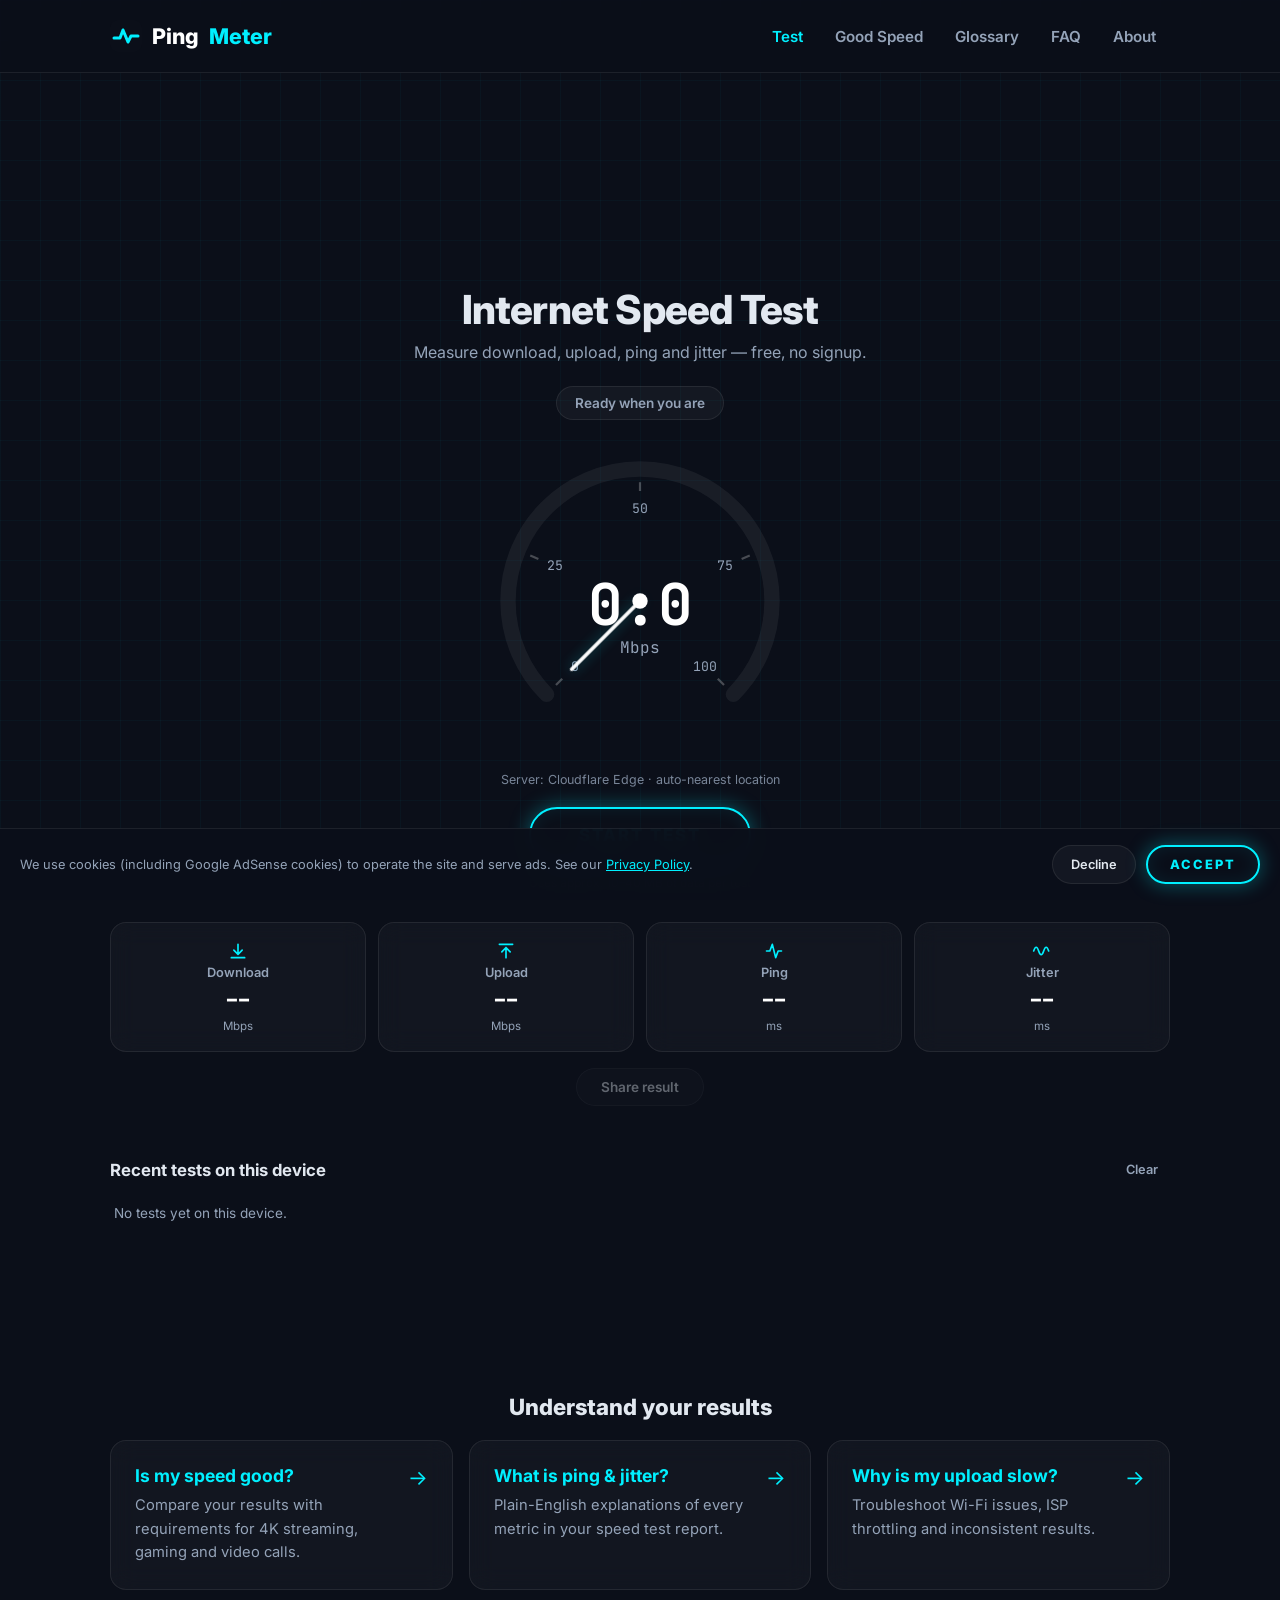
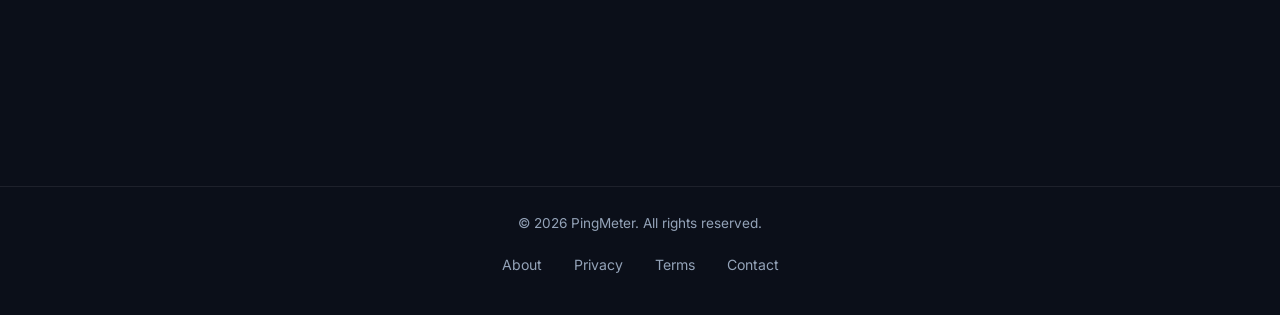
==== commit 25dededf: "drop 3+4: site-wide retrofit, SEO heads, privacy rewrite" ====
--- a/index.html
+++ b/index.html
@@ -16,6 +16,13 @@
     <link rel="preconnect" href="https://fonts.gstatic.com" crossorigin>
     <link href="https://fonts.googleapis.com/css2?family=Inter:wght@400;600;800&family=JetBrains+Mono:wght@500;700&display=swap" rel="stylesheet">
     <link rel="stylesheet" href="css/style.css">
+    <link rel="icon" type="image/svg+xml" href="favicon.svg">
+    <link rel="canonical" href="https://pingmeter.pages.dev/SLUG">
+    <meta property="og:type" content="website">
+    <meta property="og:title" content="OG_TITLE">
+    <meta property="og:description" content="OG_DESC">
+    <meta property="og:url" content="https://pingmeter.pages.dev/SLUG">
+    <meta name="twitter:card" content="summary">
 </head>
 <body>
     <div class="grid-bg"></div>
@@ -165,5 +172,6 @@
     <script src="js/download.js"></script>
     <script src="js/upload.js"></script>
     <script src="js/app.js"></script>
+  <script src="js/layout.js"></script>
 </body>
 </html>
--- a/css/style.css
+++ b/css/style.css
@@ -282,4 +282,9 @@
     .consent-bar { flex-direction: column; align-items: stretch; text-align: center; }
     .consent-actions { justify-content: center; }
     .history-row { grid-template-columns: 1fr auto auto auto; gap: 10px; font-size: 0.75rem; }
-}+}
+
+/* ---------- DROP 3 ADDITIONS ---------- */
+.g-icon { width: 20px; height: 20px; vertical-align: -3px; margin-right: 8px; color: var(--accent); }
+.contact-icon svg { width: 22px; height: 22px; color: var(--accent); }
+.gauge-center { padding-top: 32px; }
